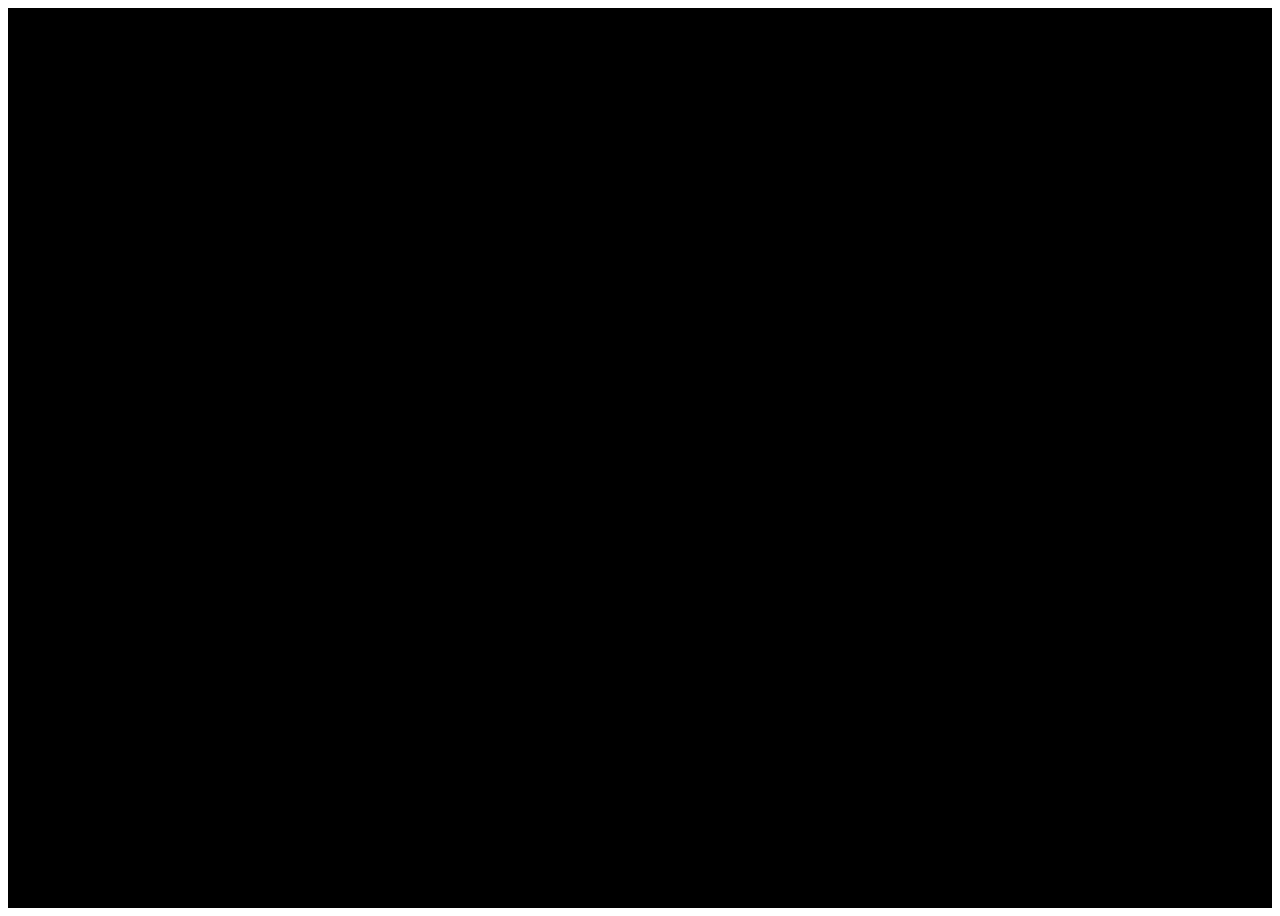
==== index.html @ bfd001fd "Merge pull request #3 from joda2802/patch-1" ====
<!DOCTYPE html>
<html lang="en">

<head>
  <meta charset="UTF-8">
  <title>PaperBenni</title>

  <link rel="stylesheet" href="https://cdnjs.cloudflare.com/ajax/libs/meyer-reset/2.0/reset.min.css">

  <link rel="stylesheet" href="https://use.fontawesome.com/releases/v5.4.1/css/all.css" integrity="sha384-5sAR7xN1Nv6T6+dT2mhtzEpVJvfS3NScPQTrOxhwjIuvcA67KV2R5Jz6kr4abQsz"
    crossorigin="anonymous">
  <link rel="stylesheet" href="css/style.css">


  <link rel="apple-touch-icon" sizes="180x180" href="/apple-touch-icon.png">
  <link rel="icon" type="image/png" sizes="32x32" href="/favicon-32x32.png">
  <link rel="icon" type="image/png" sizes="16x16" href="/favicon-16x16.png">
  <link rel="manifest" href="/site.webmanifest">
  <link rel="mask-icon" href="/safari-pinned-tab.svg" color="#000000">
  <meta name="msapplication-TileColor" content="#000000">
  <meta name="theme-color" content="#ffffff">



</head>

<body>

  <div class="flex-center">
    <a href="https://www.youtube.com/channel/UCBb-2-R55RxZYPXgk9fJ-pA">
      <i class="fab fa-youtube fa-4x icon-3d"></i>
    </a>
    <a href="https://github.com/paperbenni">
      <i class="fab fa-github fa-4x icon-3d"></i>
    </a>


    <a href="https://www.reddit.com/user/paperbenni">
      <i class="fab fa-reddit fa-4x icon-3d">
      </i>
    </a>

    <a href="https://discord.gg/YtFPW5F">
      <i class="fab fa-discord fa-4x icon-3d">
      </i>
    </a>

    <a href="https://minecraftdocker.herokuapp.com">
      <i class="fas fa-server fa-4x icon-3d">
      </i>
    </a>
    
    <a href="mumble://mumble-de.cleanvoice.com:41121">
      <i class="fas fa-headset fa-4x icon-3d"></i>
    </a>

  </div>




</body>

</html>
---- css/style.css ----
.flex-center {
  width: 100%;
  min-height: 100vh;
  background: #000;
  display: -webkit-box;
  display: -webkit-flex;
  display: -ms-flexbox;
  display: flex;
  -webkit-box-pack: center;
  -webkit-justify-content: center;
  -ms-flex-pack: center;
  justify-content: center;
  -webkit-box-align: center;
  -webkit-align-items: center;
  -ms-flex-align: center;
  align-items: center;
}

.icon-3d {
  padding: 10px;
  -webkit-animation: icon3d 200ms 10;
  animation: icon3d 200ms 2;
  color: #fff;
  font-size: 800%;
}
.icon-3d:hover {
  -webkit-animation: icon3d 200ms infinite;
  animation: icon3d 200ms infinite;
}

@keyframes icon3d {
  0% {
    text-shadow: 5px 4px #f44336, -5px -6px #2196f3;
  }
  25% {
    text-shadow: -5px -6px #f44336, 5px 4px #2196f3;
  }
  50% {
    text-shadow: 5px -4px #f44336, -8px 4px #2196f3;
  }
  75% {
    text-shadow: -8px -4px #f44336, -5px -4px #2196f3;
  }
  100% {
    text-shadow: -5px 0 #f44336, 5px -4px #2196f3;
  }
}
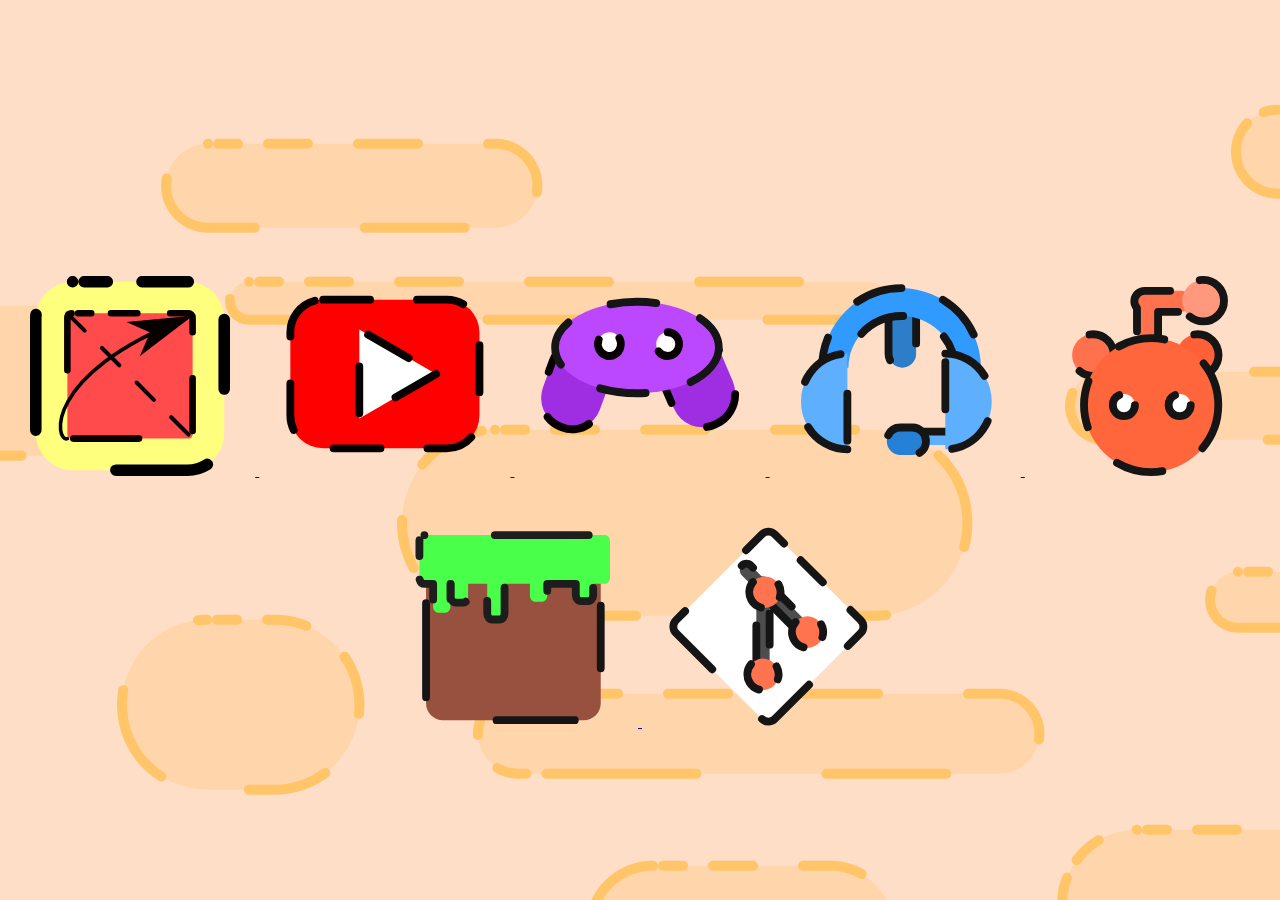
==== commit 9aa142f0: "redesign" ====
--- a/index.html
+++ b/index.html
@@ -3,62 +3,56 @@
 
 <head>
   <meta charset="UTF-8">
-  <title>PaperBenni</title>
-
-  <link rel="stylesheet" href="https://cdnjs.cloudflare.com/ajax/libs/meyer-reset/2.0/reset.min.css">
-
-  <link rel="stylesheet" href="https://use.fontawesome.com/releases/v5.4.1/css/all.css" integrity="sha384-5sAR7xN1Nv6T6+dT2mhtzEpVJvfS3NScPQTrOxhwjIuvcA67KV2R5Jz6kr4abQsz"
-    crossorigin="anonymous">
-  <link rel="stylesheet" href="css/style.css">
-
-
-  <link rel="apple-touch-icon" sizes="180x180" href="/apple-touch-icon.png">
-  <link rel="icon" type="image/png" sizes="32x32" href="/favicon-32x32.png">
-  <link rel="icon" type="image/png" sizes="16x16" href="/favicon-16x16.png">
-  <link rel="manifest" href="/site.webmanifest">
-  <link rel="mask-icon" href="/safari-pinned-tab.svg" color="#000000">
-  <meta name="msapplication-TileColor" content="#000000">
-  <meta name="theme-color" content="#ffffff">
-
-
-
+  <meta name="viewport" content="width=device-width, initial-scale=1.0">
+  <meta http-equiv="X-UA-Compatible" content="ie=edge">
+  <title>paperbenni</title>
+  <link rel="stylesheet" href="style.css">
 </head>
 
 <body>
-
-  <div class="flex-center">
-    <a href="https://www.youtube.com/channel/UCBb-2-R55RxZYPXgk9fJ-pA">
-      <i class="fab fa-youtube fa-4x icon-3d"></i>
-    </a>
-    <a href="https://github.com/paperbenni">
-      <i class="fab fa-github fa-4x icon-3d"></i>
-    </a>
+  <div id="container">
+    <div id="content">
+      <a href="https://paperbenni.github.io">
+        <div class="zoom">
+          <img src="origami.svg" alt="">
+        </div>
+      </a>
 
 
-    <a href="https://www.reddit.com/user/paperbenni">
-      <i class="fab fa-reddit fa-4x icon-3d">
-      </i>
-    </a>
+      <a href="https://www.youtube.com/channel/UCBb-2-R55RxZYPXgk9fJ-pA">
+        <div class="zoom">
+          <img src="youtube.svg" alt="">
+        </div>
+      </a>
+      <a href="https://discord.gg/YtFPW5F">
+        <div class="zoom">
+          <img src="discord.svg" alt="">
+        </div>
+      </a>
+      <a href="mumble://FR2.imumble.nl:56778">
+        <div class="zoom">
+          <img src="mumble.svg" alt="">
+        </div>
+      </a>
 
-    <a href="https://discord.gg/YtFPW5F">
-      <i class="fab fa-discord fa-4x icon-3d">
-      </i>
-    </a>
-
-    <a href="https://minecraftdocker.herokuapp.com">
-      <i class="fas fa-server fa-4x icon-3d">
-      </i>
-    </a>
-    
-    <a href="mumble://mumble-de.cleanvoice.com:41121">
-      <i class="fas fa-headset fa-4x icon-3d"></i>
-    </a>
+      <a href="https://www.reddit.com/user/paperbenni">
+        <div class="zoom">
+          <img src="reddit.svg" alt="">
+        </div>
+      </a>
+      <a href="https://minecraftdocker.herokuapp.com">
+        <div class="zoom">
+          <img src="minecraft.svg" alt="">
+        </div>
+      </a>
+      <a href="https://github.com/paperbenni">
+        <div class="zoom">
+          <img src="github.svg" alt="">
+        </div>
+      </a>
+    </div>
 
   </div>
-
-
-
-
 </body>
 
 </html>
--- a/style.css
+++ b/style.css
@@ -0,0 +1,37 @@
+.zoom {
+  padding: 2%;
+  transition: transform .2s;
+  /* Animation */
+  width: 200px;
+  height: 200px;
+  margin: 0 auto;
+  display: inline-block
+}
+
+.zoom:hover {
+  transform: scale(1.2);
+  /* (150% zoom - Note: if the zoom is too large, it will go outside of the viewport) */
+}
+
+img {
+  width: 100%;
+  height: 100%;
+}
+
+#container {
+  position: absolute;
+  top: 50%;
+  margin-top: -200px;
+  /* half of #content height*/
+  left: 0;
+  width: 100%;
+}
+
+#content {
+  text-align: center;
+}
+
+body {
+  background-image: url("back.png");
+  background-color: #ffcccc;
+}
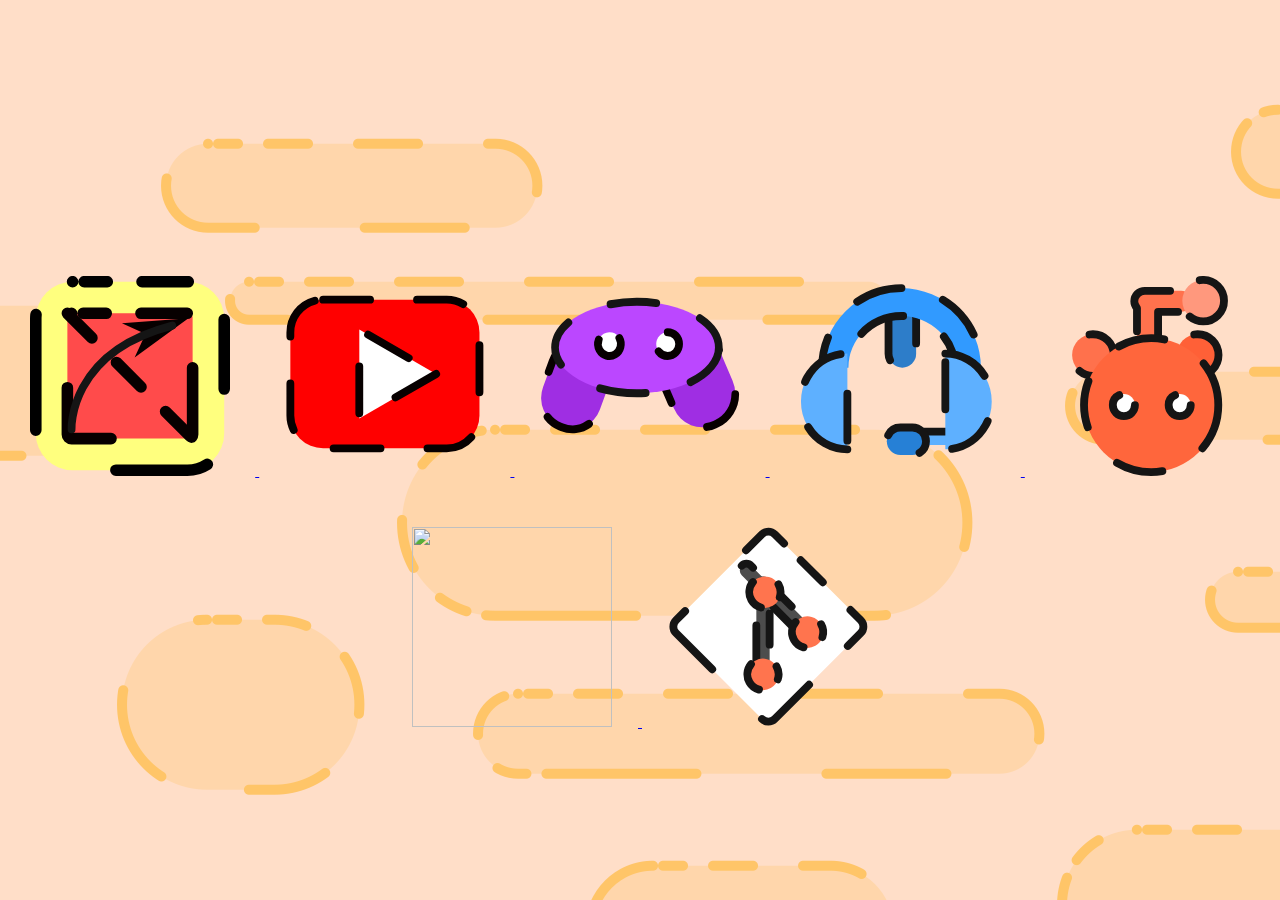
==== commit 7952d70d: "add instantos to website" ====
--- a/index.html
+++ b/index.html
@@ -24,7 +24,7 @@
           <img src="youtube.svg" alt="">
         </div>
       </a>
-      <a href="https://discord.gg/YtFPW5F">
+      <a href="https://discord.gg/AUKryHv">
         <div class="zoom">
           <img src="discord.svg" alt="">
         </div>
@@ -40,9 +40,9 @@
           <img src="reddit.svg" alt="">
         </div>
       </a>
-      <a href="https://minecraftdocker.herokuapp.com">
+      <a href="https://github.com/instantos">
         <div class="zoom">
-          <img src="minecraft.svg" alt="">
+          <img src="isntantos.svg" alt="">
         </div>
       </a>
       <a href="https://github.com/paperbenni">
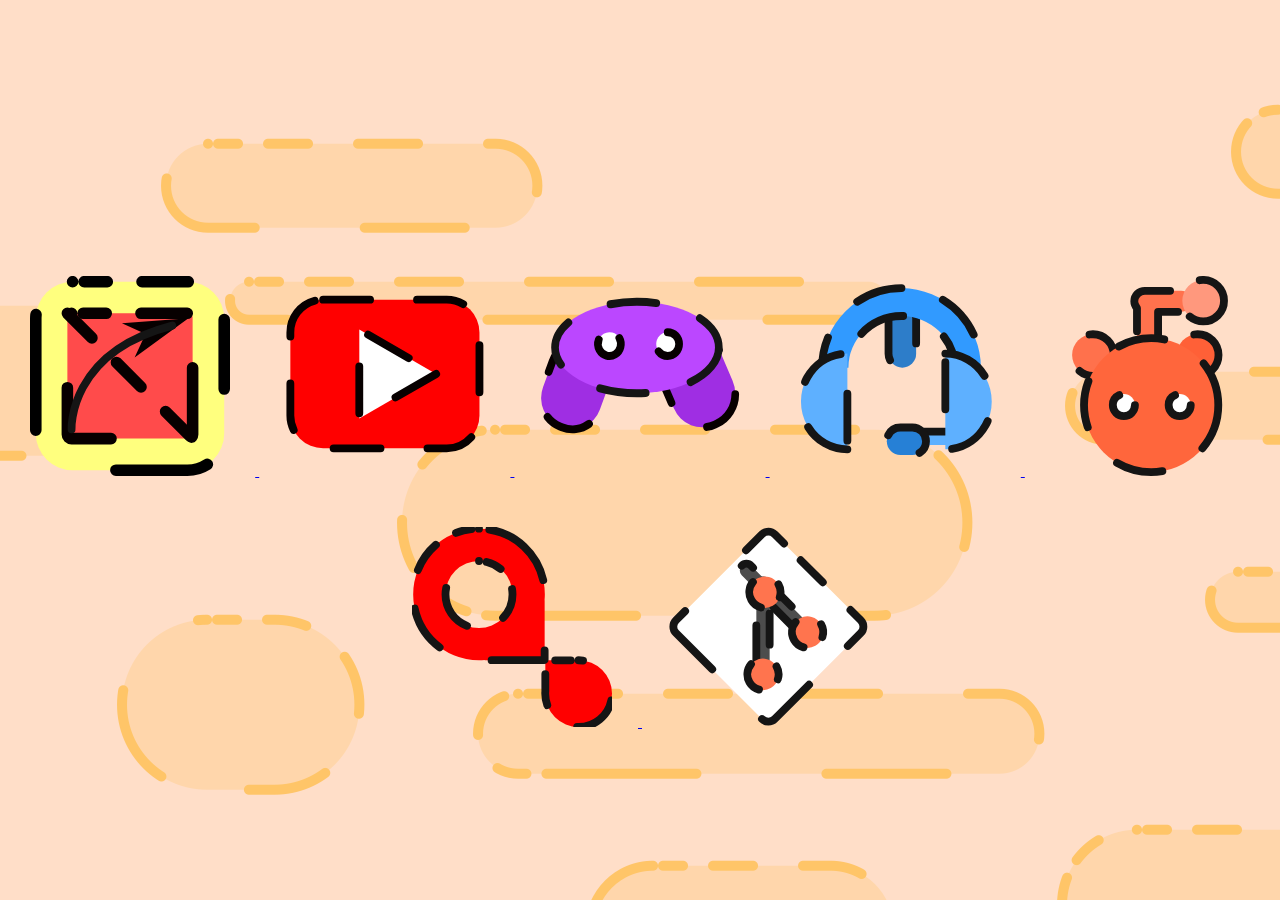
==== commit 1e5fd6ef: "Update index.html" ====
--- a/index.html
+++ b/index.html
@@ -42,7 +42,7 @@
       </a>
       <a href="https://github.com/instantos">
         <div class="zoom">
-          <img src="isntantos.svg" alt="">
+          <img src="instantos.svg" alt="">
         </div>
       </a>
       <a href="https://github.com/paperbenni">
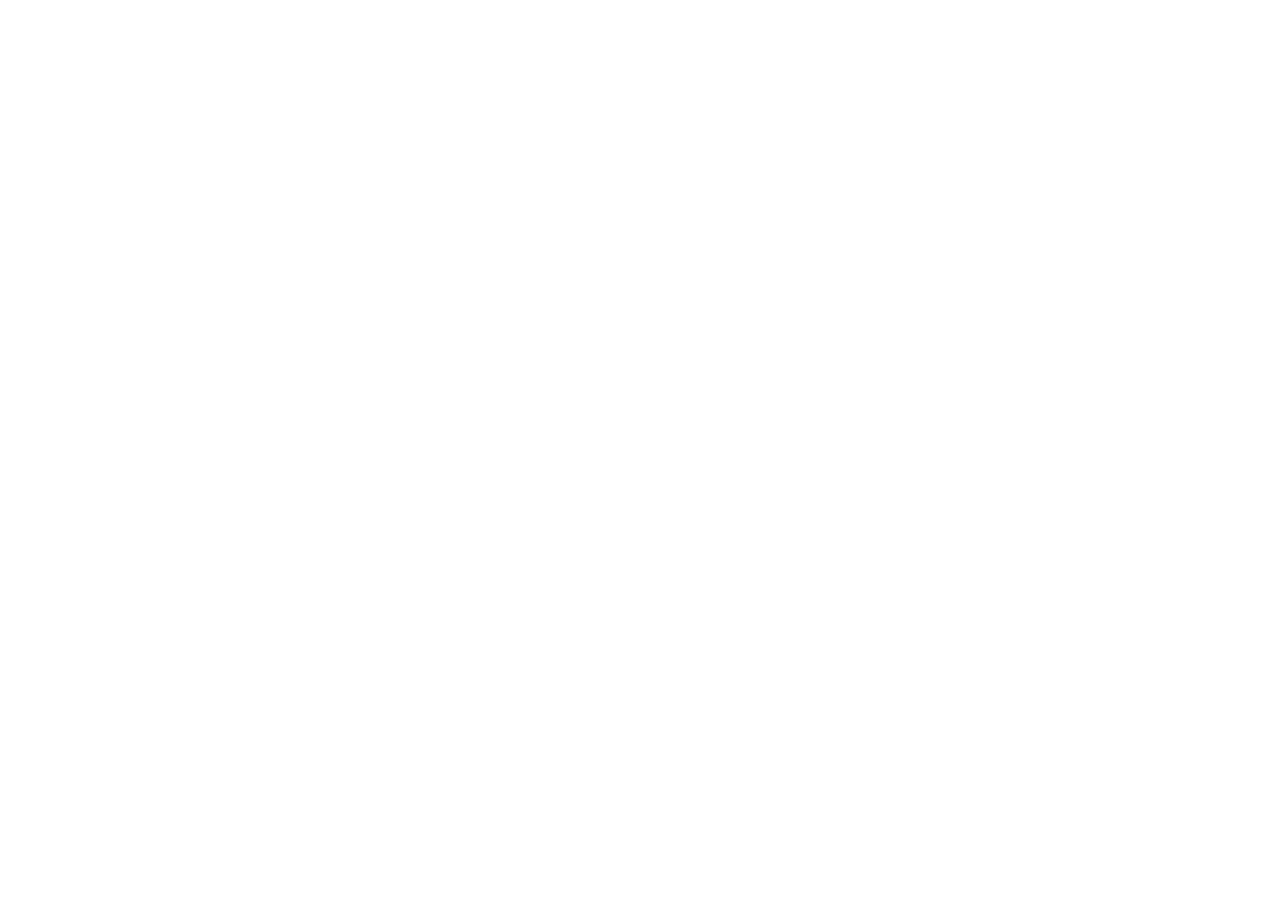
==== commit 572fecb4: "redirect site" ====
--- a/index.html
+++ b/index.html
@@ -1,58 +1,13 @@
+
 <!DOCTYPE html>
-<html lang="en">
-
-<head>
-  <meta charset="UTF-8">
-  <meta name="viewport" content="width=device-width, initial-scale=1.0">
-  <meta http-equiv="X-UA-Compatible" content="ie=edge">
-  <title>paperbenni</title>
-  <link rel="stylesheet" href="style.css">
-</head>
-
-<body>
-  <div id="container">
-    <div id="content">
-      <a href="https://paperbenni.github.io">
-        <div class="zoom">
-          <img src="origami.svg" alt="">
-        </div>
-      </a>
-
-
-      <a href="https://www.youtube.com/channel/UCBb-2-R55RxZYPXgk9fJ-pA">
-        <div class="zoom">
-          <img src="youtube.svg" alt="">
-        </div>
-      </a>
-      <a href="https://discord.gg/AUKryHv">
-        <div class="zoom">
-          <img src="discord.svg" alt="">
-        </div>
-      </a>
-      <a href="mumble://FR2.imumble.nl:56778">
-        <div class="zoom">
-          <img src="mumble.svg" alt="">
-        </div>
-      </a>
-
-      <a href="https://www.reddit.com/user/paperbenni">
-        <div class="zoom">
-          <img src="reddit.svg" alt="">
-        </div>
-      </a>
-      <a href="https://github.com/instantos">
-        <div class="zoom">
-          <img src="instantos.svg" alt="">
-        </div>
-      </a>
-      <a href="https://github.com/paperbenni">
-        <div class="zoom">
-          <img src="github.svg" alt="">
-        </div>
-      </a>
-    </div>
-
-  </div>
-</body>
-
+<html>
+    <head>
+        <meta charset="utf-8">
+        <meta name="viewport" content="width=device-width">
+        <title>redirecting</title>
+        <meta http-equiv="refresh" content="0; https://instantos.io/developer" />
+    </head>
+    <body>
+        <h1><a href="https://instantos.io/developer" target="_blank">redirect</a></h1>
+    </body>
 </html>
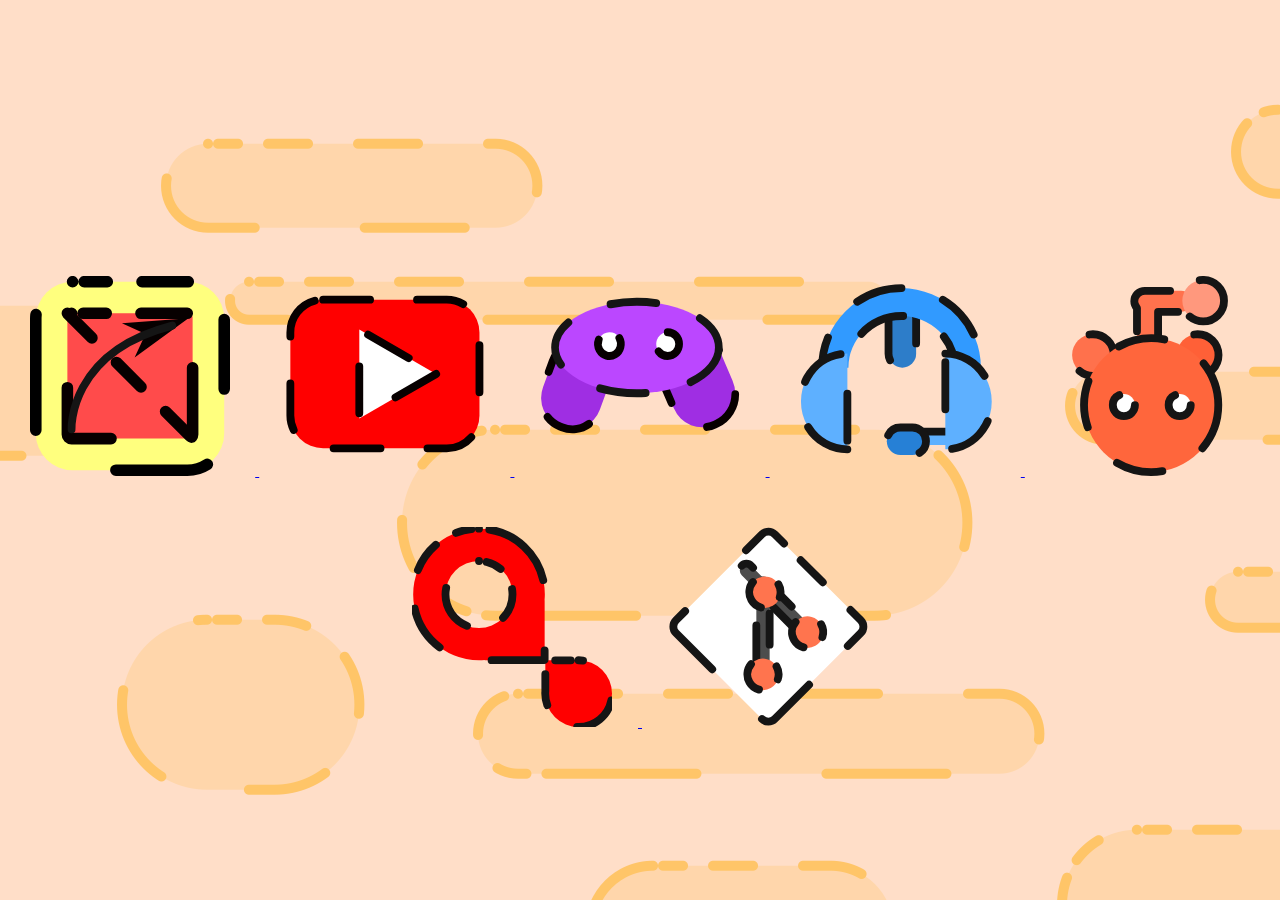
==== commit c2dab3ef: "." ====
--- a/index.html
+++ b/index.html
@@ -1,13 +1,56 @@
+<!DOCTYPE html>
+<html lang="en">
 
-<!DOCTYPE html>
-<html>
-    <head>
-        <meta charset="utf-8">
-        <meta name="viewport" content="width=device-width">
-        <title>redirecting</title>
-        <meta http-equiv="refresh" content="0; https://instantos.io/developer" />
-    </head>
-    <body>
-        <h1><a href="https://instantos.io/developer" target="_blank">redirect</a></h1>
-    </body>
-</html>
+<head>
+  <meta charset="UTF-8">
+  <meta name="viewport" content="width=device-width, initial-scale=1.0">
+  <meta http-equiv="X-UA-Compatible" content="ie=edge">
+  <title>paperbenni</title>
+  <link rel="stylesheet" href="style.css">
+</head>
+
+<body>
+  <div id="container">
+    <div id="content">
+      <a href="https://paperbenni.github.io">
+        <div class="zoom">
+          <img src="origami.svg" alt="">
+        </div>
+      </a>
+
+
+      <a href="https://www.youtube.com/channel/UCBb-2-R55RxZYPXgk9fJ-pA">
+        <div class="zoom">
+          <img src="youtube.svg" alt="">
+        </div>
+      </a>
+      <a href="https://discord.gg/AUKryHv">
+        <div class="zoom">
+          <img src="discord.svg" alt="">
+        </div>
+      </a>
+      <a href="mumble://FR2.imumble.nl:56778">
+        <div class="zoom">
+          <img src="mumble.svg" alt="">
+        </div>
+      </a>
+
+      <a href="https://www.reddit.com/user/paperbenni">
+        <div class="zoom">
+          <img src="reddit.svg" alt="">
+        </div>
+      </a>
+      <a href="https://github.com/instantos">
+        <div class="zoom">
+          <img src="instantos.svg" alt="">
+        </div>
+      </a>
+      <a href="https://github.com/paperbenni">
+        <div class="zoom">
+          <img src="github.svg" alt="">
+        </div>
+      </a>
+    </div>
+
+  </div>
+</body>
--- a/style.css
+++ b/style.css
@@ -0,0 +1,37 @@
+.zoom {
+  padding: 2%;
+  transition: transform .2s;
+  /* Animation */
+  width: 200px;
+  height: 200px;
+  margin: 0 auto;
+  display: inline-block
+}
+
+.zoom:hover {
+  transform: scale(1.2);
+  /* (150% zoom - Note: if the zoom is too large, it will go outside of the viewport) */
+}
+
+img {
+  width: 100%;
+  height: 100%;
+}
+
+#container {
+  position: absolute;
+  top: 50%;
+  margin-top: -200px;
+  /* half of #content height*/
+  left: 0;
+  width: 100%;
+}
+
+#content {
+  text-align: center;
+}
+
+body {
+  background-image: url("back.png");
+  background-color: #ffcccc;
+}
